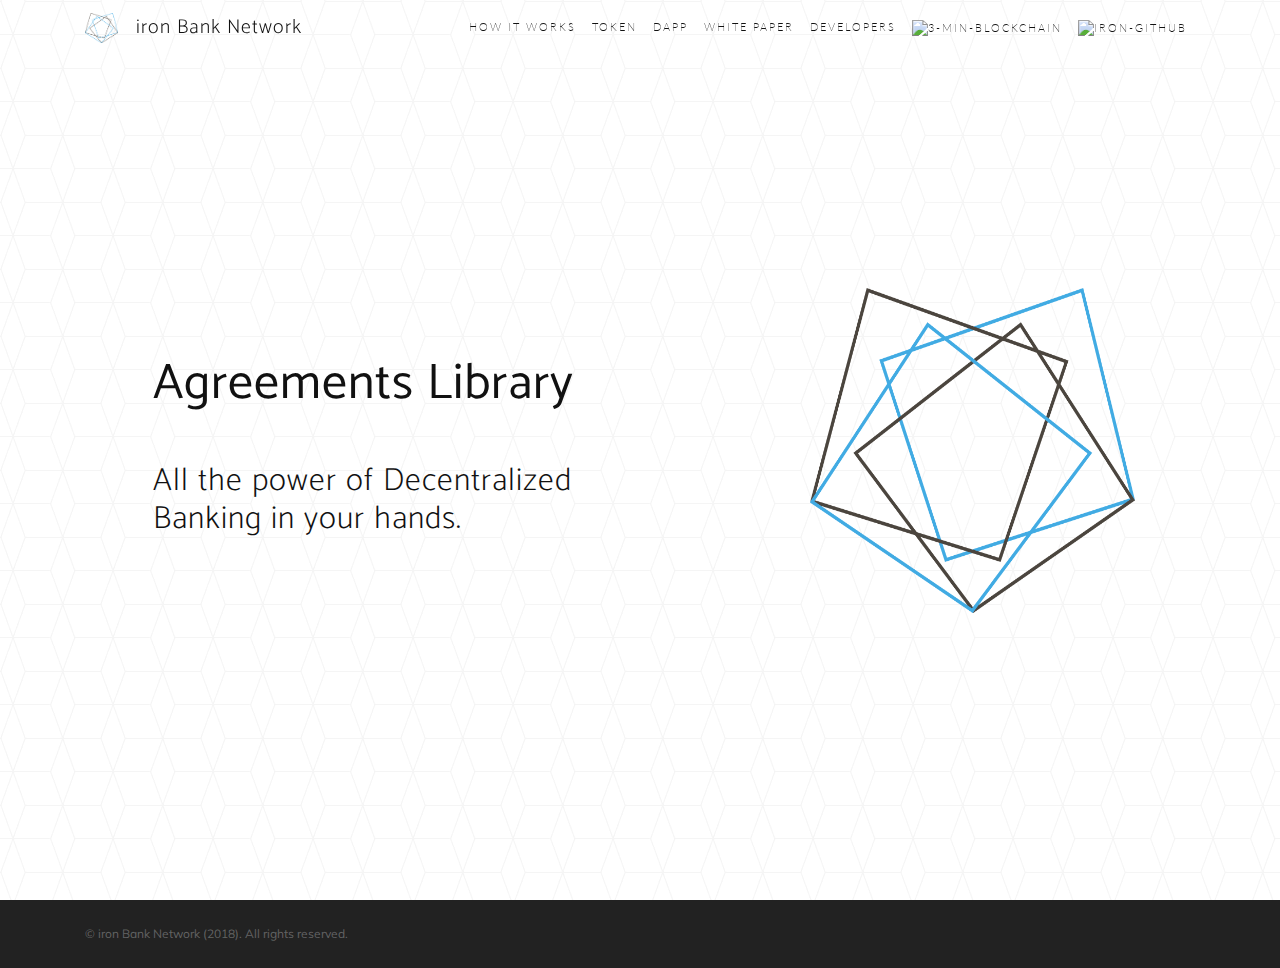
==== agreements.html @ 207818d5 "2mid" ====
<!DOCTYPE html>
<html lang="en">

  <head>

    <meta charset="utf-8">
    <meta name="viewport" content="width=device-width, initial-scale=1, shrink-to-fit=no">
    <meta name="description" content="">
    <meta name="author" content="">

    <title>iron Bank Network</title>

    <!-- Bootstrap core CSS -->
    <link href="vendor/bootstrap/css/bootstrap.min.css" rel="stylesheet">

    <!-- Custom fonts for this template -->
    <link rel="stylesheet" href="vendor/font-awesome/css/font-awesome.min.css">
    <link rel="stylesheet" href="vendor/simple-line-icons/css/simple-line-icons.css">
    <link href="https://fonts.googleapis.com/css?family=Lato" rel="stylesheet">
    <link href="https://fonts.googleapis.com/css?family=Catamaran:100,200,300,400,500,600,700,800,900" rel="stylesheet">
    <link href="https://fonts.googleapis.com/css?family=Muli" rel="stylesheet">

    <!-- Plugin CSS -->
    <link rel="stylesheet" href="device-mockups/device-mockups.min.css">

    <!-- Custom styles for this template -->
    <link href="css/new-age.min.css" rel="stylesheet">

  </head>

  <body id="page-top">

    <!-- Navigation -->
    <nav class="navbar navbar-expand-lg navbar-light fixed-top" id="mainNav">
      <div class="container">
        <a class="navbar-brand js-scroll-trigger" href="./index.html"><img src="./device-mockups/iron_logo/iron_logo.png" alt="iron_logo" align="middle" height="30"> &nbsp; iron Bank Network</a>
        <button class="navbar-toggler navbar-toggler-right" type="button" data-toggle="collapse" data-target="#navbarResponsive" aria-controls="navbarResponsive" aria-expanded="false" aria-label="Toggle navigation">
          Menu
          <i class="fa fa-bars"></i>
        </button>
        <div class="collapse navbar-collapse" id="navbarResponsive">
          <ul class="navbar-nav ml-auto">
            <li class="nav-item">
              <a class="nav-link js-scroll-trigger" href="./index.html#howitworks">How it works</a>
            </li>
            <li class="nav-item">
              <a class="nav-link js-scroll-trigger" href="./token.html">Token</a>
            </li>
            <li class="nav-item">
              <a class="nav-link js-scroll-trigger" href="./index.html#irondapp" target="_blank">Dapp</a>
            </li>
            <li class="nav-item">
              <a class="nav-link js-scroll-trigger" href="./docs/iron-Bank-Network-WhitePaper.pdf" target="_blank">White Paper</a>
            </li>
            <li class="nav-item">
              <a class="nav-link js-scroll-trigger" href="./index.html#developers">Developers</a>
            </li>
            <li class="nav-item">
              <a class="nav-link js-scroll-trigger" href="https://medium.com/3-min-blockchain" target="_blank"><img src="./img/medium.PNG" alt="3-min-blockchain" align="middle" height="18"></a>
            </li>
            <li class="nav-item">
              <a class="nav-link js-scroll-trigger" href="https://github.com/ironBankNetwork" target="_blank"><img src="./img/github.PNG" alt="iron-github" align="middle" height="18"></a>
            </li>
          </ul>
        </div>
      </div>
    </nav>

    <header class="masthead">
      <div class="container h-100">
        <div class="row h-100">
          <div class="col-lg-7 my-auto">

            <div class="header-content mx-auto">
              <h1 class="mb-5"> <strong>Agreements Library</strong></h1><h2>All the power of Decentralized Banking in your hands.</h2>
            </div>
            
          </div>
          <div class="col-lg-5 my-auto">
            <div class="device-container">
              <div class="device-mockup iron_logo ">
                <div class="device">
                </div>
              </div>
            </div>
          </div>
        </div>
      </div>
    </header>

  <footer>
    <div class="container">
     <div class="list-inline">
       <p> &copy; iron Bank Network (2018). All rights reserved.</p>
     </div>
    </div>
  </footer>

    <!-- Bootstrap core JavaScript -->
    <script src="vendor/jquery/jquery.min.js"></script>
    <script src="vendor/bootstrap/js/bootstrap.bundle.min.js"></script>

    <!-- Plugin JavaScript -->
    <script src="vendor/jquery-easing/jquery.easing.min.js"></script>

    <!-- Custom scripts for this template -->
    <script src="js/new-age.min.js"></script>

  </body>

</html>
---- device-mockups/device-mockups.min.css ----
.device-mockup{position:relative;width:100%;padding-bottom:61.775701%}.device-mockup>.device{position:absolute;top:0;bottom:0;left:0;right:0;width:100%;height:100%;background-size:100% 100%;background-repeat:no-repeat;background-image:url(iron_logo/iron_logo.png)}.device-mockup>.device>.screen{position:absolute;top:11.0438729%;bottom:14.6747352%;left:13.364486%;right:13.364486%;overflow:hidden}.device-mockup>.device>.button{position:absolute;top:0;left:0;display:none;overflow:hidden;border-radius:100%;-webkit-border-radius:100%;-moz-border-radius:100%;cursor:pointer}.device-mockup.imac{padding-bottom:81.230769%}.device-mockup.imac>.device{background-image:url(imac/imac.png)}.device-mockup.imac>.device>.screen{top:8.20707071%;bottom:31.6919192%;left:6.61538462%;right:6.61538462%}.device-mockup.iron_logo{padding-bottom:100%}.device-mockup.iron_logo>.device{background-image:url(iron_logo/iron_logo.png)}.device-mockup.iron_logo>.device>.screen{top:11.0438729%;bottom:14.6747352%;left:13.364486%;right:13.364486%}.device-mockup.macbook_2015{padding-bottom:100%}.device-mockup.macbook_2015.grey>.device,.device-mockup.macbook_2015>.device{background-image:url(macbook_2015/grey.png)}.device-mockup.macbook_2015.silver>.device,.device-mockup.macbook_2015>.device{background-image:url(macbook_2015/silver.png)}.device-mockup.macbook_2015.gold>.device,.device-mockup.macbook_2015>.device{background-image:url(macbook_2015/gold.png)}.device-mockup.macbook_2015>.device>.screen{top:7.5%;bottom:10.9%;left:12.46%;right:12.56%}.device-mockup.iphone5,.device-mockup.iphone5.portrait{padding-bottom:210.57%}.device-mockup.iphone5.landscape{padding-bottom:47.49%}.device-mockup.iphone5.black>.device,.device-mockup.iphone5.portrait.black>.device,.device-mockup.iphone5>.device{background-image:url(iphone5/iphone5_port_black.png)}.device-mockup.iphone5.landscape.black>.device,.device-mockup.iphone5.landscape>.device{background-image:url(iphone5/iphone5_land_black.png)}.device-mockup.iphone5.portrait.white>.device,.device-mockup.iphone5.white>.device{background-image:url(iphone5/iphone5_port_white.png)}.device-mockup.iphone5.landscape.white>.device{background-image:url(iphone5/iphone5_land_white.png)}.device-mockup.iphone5.portrait>.device>.screen,.device-mockup.iphone5>.device>.screen{top:14.78%;bottom:13.78%;left:8.77%;right:7.77%}.device-mockup.iphone5.landscape>.device>.screen{top:7.422488%;bottom:8.422488%;left:14.919127%;right:14.019127%}.device-mockup.iphone5.portrait>.device>.button,.device-mockup.iphone5>.device>.button{display:block;top:88.3%;bottom:2.5%;left:40%;right:40%}.device-mockup.iphone5.landscape>.device>.button{display:block;top:40%;bottom:41%;left:88.4%;right:2.3%}.device-mockup.iphone_se,.device-mockup.iphone_se.portrait{padding-bottom:209.83%}.device-mockup.iphone_se.landscape{padding-bottom:47.66%}.device-mockup.iphone_se.black>.device,.device-mockup.iphone_se.portrait.black>.device,.device-mockup.iphone_se>.device{background-image:url(iphone_se/iphone_se_port_black.png)}.device-mockup.iphone_se.landscape.black>.device,.device-mockup.iphone_se.landscape>.device{background-image:url(iphone_se/iphone_se_land_black.png)}.device-mockup.iphone_se.portrait.white>.device,.device-mockup.iphone_se.white>.device{background-image:url(iphone_se/iphone_se_port_white.png)}.device-mockup.iphone_se.landscape.white>.device{background-image:url(iphone_se/iphone_se_land_white.png)}.device-mockup.iphone_se.gold>.device,.device-mockup.iphone_se.portrait.gold>.device{background-image:url(iphone_se/iphone_se_port_gold.png)}.device-mockup.iphone_se.landscape.gold>.device{background-image:url(iphone_se/iphone_se_land_gold.png)}.device-mockup.iphone_se.portrait.rose>.device,.device-mockup.iphone_se.rose>.device{background-image:url(iphone_se/iphone_se_port_rose.png)}.device-mockup.iphone_se.landscape.rose>.device{background-image:url(iphone_se/iphone_se_land_rose.png)}.device-mockup.iphone_se.portrait>.device>.screen,.device-mockup.iphone_se>.device>.screen{top:16.28%;bottom:16.28%;left:11.77%;right:11.77%}.device-mockup.iphone_se.landscape>.device>.screen{top:11.722488%;bottom:11.722488%;left:16.0191273%;right:16.0191273%}.device-mockup.iphone_se.portrait>.device>.button,.device-mockup.iphone_se>.device>.button{display:block;top:86.3%;bottom:5.5%;left:42%;right:42%}.device-mockup.iphone_se.landscape>.device>.button{display:block;top:42%;bottom:42%;left:86.4%;right:5.1%}.device-mockup.iphone6,.device-mockup.iphone6.portrait{padding-bottom:207.19%}.device-mockup.iphone6.landscape{padding-bottom:48.76%}.device-mockup.iphone6.black>.device,.device-mockup.iphone6.portrait.black>.device,.device-mockup.iphone6>.device{background-image:url(iphone_6/iphone_6_port_black.png)}.device-mockup.iphone6.landscape.black>.device,.device-mockup.iphone6.landscape>.device{background-image:url(iphone_6/iphone_6_land_black.png)}.device-mockup.iphone6.portrait.white>.device,.device-mockup.iphone6.white>.device{background-image:url(iphone_6/iphone_6_port_white.png)}.device-mockup.iphone6.landscape.white>.device{background-image:url(iphone_6/iphone_6_land_white.png)}.device-mockup.iphone6.gold>.device,.device-mockup.iphone6.portrait.gold>.device{background-image:url(iphone_6/iphone_6_port_gold.png)}.device-mockup.iphone6.landscape.gold>.device{background-image:url(iphone_6/iphone_6_land_gold.png)}.device-mockup.iphone6.portrait>.device>.screen,.device-mockup.iphone6>.device>.screen{top:12.58%;bottom:12.88%;left:6.77%;right:6.77%}.device-mockup.iphone6.landscape>.device>.screen{top:6.77%;bottom:6.77%;left:12.58%;right:12.88%}.device-mockup.iphone6.portrait>.device>.button,.device-mockup.iphone6>.device>.button{display:block;top:88.6%;bottom:3.2%;left:42%;right:42%}.device-mockup.iphone6.landscape>.device>.button{display:block;top:42%;bottom:42%;left:88.6%;right:3.2%}.device-mockup.iphone6_plus,.device-mockup.iphone6_plus.portrait{padding-bottom:100%}.device-mockup.iphone6_plus.landscape{padding-bottom:49.56%}.device-mockup.iphone6_plus.black>.device,.device-mockup.iphone6_plus.portrait.black>.device,.device-mockup.iphone6_plus>.device{background-image:url(iphone_6_plus/iphone_6_plus_black_port.png)}.device-mockup.iphone6_plus.landscape.black>.device,.device-mockup.iphone6_plus.landscape>.device{background-image:url(iphone_6_plus/iphone_6_plus_black_land.png)}.device-mockup.iphone6_plus.portrait.white>.device,.device-mockup.iphone6_plus.white>.device{background-image:url(iphone_6_plus/iphone_6_plus_white_port.png)}.device-mockup.iphone6_plus.landscape.white>.device{background-image:url(iphone_6_plus/iphone_6_plus_white_land.png)}.device-mockup.iphone6_plus.gold>.device,.device-mockup.iphone6_plus.portrait.gold>.device{background-image:url(iphone_6_plus/iphone_6_plus_gold_port.png)}.device-mockup.iphone6_plus.landscape.gold>.device{background-image:url(iphone_6_plus/iphone_6_plus_gold_land.png)}.device-mockup.iphone6_plus.portrait>.device>.screen,.device-mockup.iphone6_plus>.device>.screen{top:11.58%;bottom:11.58%;left:5.97%;right:5.97%}.device-mockup.iphone6_plus.landscape>.device>.screen{top:5.97%;bottom:5.97%;left:11.38%;right:11.58%}.device-mockup.iphone6_plus.portrait>.device>.button,.device-mockup.iphone6_plus>.device>.button{display:block;top:89.9%;bottom:3.2%;left:43%;right:43%}.device-mockup.iphone6_plus.landscape>.device>.button{display:block;top:43%;bottom:43%;left:89.9%;right:3.2%}.device-mockup.ipad,.device-mockup.ipad.portrait{padding-bottom:128.406276%}.device-mockup.ipad.landscape{padding-bottom:79.9086758%}.device-mockup.ipad.black>.device,.device-mockup.ipad.portrait.black>.device,.device-mockup.ipad>.device{background-image:url(ipad/ipad_port_black.png)}.device-mockup.ipad.portrait.white>.device,.device-mockup.ipad.white>.device{background-image:url(ipad/ipad_port_white.png)}.device-mockup.ipad.landscape.black>.device,.device-mockup.ipad.landscape>.device{background-image:url(ipad/ipad_land_black.png)}.device-mockup.ipad.landscape.white>.device{background-image:url(ipad/ipad_land_white.png)}.device-mockup.ipad.portrait>.device>.screen,.device-mockup.ipad>.device>.screen{top:12.025723%;bottom:12.154341%;left:13.45995%;right:13.45995%}.device-mockup.ipad.landscape>.device>.screen{top:13.87755102%;bottom:13.87755102%;left:11.5459883%;right:11.5459883%}.device-mockup.ipad.portrait>.device>.button,.device-mockup.ipad>.device>.button{display:block;top:90.2%;bottom:5.5%;left:47.3%;right:47.3%}.device-mockup.ipad.landscape>.device>.button{display:block;top:47.3%;bottom:47.3%;left:90.8%;right:4.9%}.device-mockup.ipad_air,.device-mockup.ipad_air.portrait{padding-bottom:141.27%}.device-mockup.ipad_air.landscape{padding-bottom:70.79%}.device-mockup.ipad_air.grey>.device,.device-mockup.ipad_air.portrait.grey>.device,.device-mockup.ipad_air>.device{background-image:url(ipad_air/ipad_air_gray_port.png)}.device-mockup.ipad_air.portrait.silver>.device,.device-mockup.ipad_air.silver>.device{background-image:url(ipad_air/ipad_air_silver_port.png)}.device-mockup.ipad_air.landscape.grey>.device,.device-mockup.ipad_air.landscape>.device{background-image:url(ipad_air/ipad_air_gray_land.png)}.device-mockup.ipad_air.landscape.silver>.device{background-image:url(ipad_air/ipad_air_silver_land.png)}.device-mockup.ipad_air.portrait>.device>.screen,.device-mockup.ipad_air>.device>.screen{top:9.025723%;bottom:9.154341%;left:7.45995%;right:6.45995%}.device-mockup.ipad_air.landscape>.device>.screen{top:6.877551%;bottom:6.877551%;left:9.545988%;right:9.545988%}.device-mockup.ipad_air.portrait>.device>.button,.device-mockup.ipad_air>.device>.button{display:block;top:93.2%;bottom:2.5%;left:47.3%;right:47.3%}.device-mockup.ipad_air.landscape>.device>.button{display:block;top:47.3%;bottom:47.3%;left:93.1%;right:2.1%}.device-mockup.ipad_air_2,.device-mockup.ipad_air_2.portrait{padding-bottom:141.38%}.device-mockup.ipad_air_2.landscape{padding-bottom:70.73%}.device-mockup.ipad_air_2.grey>.device,.device-mockup.ipad_air_2.portrait.grey>.device,.device-mockup.ipad_air_2>.device{background-image:url(ipad_air_2/ipad_air_2_gray_port.png)}.device-mockup.ipad_air_2.portrait.silver>.device,.device-mockup.ipad_air_2.silver>.device{background-image:url(ipad_air_2/ipad_air_2_silver_port.png)}.device-mockup.ipad_air_2.gold>.device,.device-mockup.ipad_air_2.portrait.gold>.device{background-image:url(ipad_air_2/ipad_air_2_gold_port.png)}.device-mockup.ipad_air_2.landscape.grey>.device,.device-mockup.ipad_air_2.landscape>.device{background-image:url(ipad_air_2/ipad_air_2_gray_land.png)}.device-mockup.ipad_air_2.landscape.silver>.device{background-image:url(ipad_air_2/ipad_air_2_silver_land.png)}.device-mockup.ipad_air_2.landscape.gold>.device{background-image:url(ipad_air_2/ipad_air_2_gold_land.png)}.device-mockup.ipad_air_2.portrait>.device>.screen,.device-mockup.ipad_air_2>.device>.screen{top:9.025723%;bottom:8.854341%;left:6.15995%;right:6.15995%}.device-mockup.ipad_air_2.landscape>.device>.screen{top:6.277551%;bottom:6.277551%;left:8.545988%;right:8.545988%}.device-mockup.ipad_air_2.portrait>.device>.button,.device-mockup.ipad_air_2>.device>.button{display:block;top:93.2%;bottom:2.1%;left:46.3%;right:46.5%}.device-mockup.ipad_air_2.landscape>.device>.button{display:block;top:46.5%;bottom:46.8%;left:93.5%;right:1.9%}.device-mockup.ipad_pro,.device-mockup.ipad_pro.portrait{padding-bottom:138.63%}.device-mockup.ipad_pro.landscape{padding-bottom:72.14%}.device-mockup.ipad_pro.grey>.device,.device-mockup.ipad_pro.portrait.grey>.device,.device-mockup.ipad_pro>.device{background-image:url(ipad_pro/ipad_pro_port_black.png)}.device-mockup.ipad_pro.portrait.silver>.device,.device-mockup.ipad_pro.silver>.device{background-image:url(ipad_pro/ipad_pro_port_silver.png)}.device-mockup.ipad_pro.gold>.device,.device-mockup.ipad_pro.portrait.gold>.device{background-image:url(ipad_pro/ipad_pro_port_gold.png)}.device-mockup.ipad_pro.landscape.grey>.device,.device-mockup.ipad_pro.landscape>.device{background-image:url(ipad_pro/ipad_pro_land_black.png)}.device-mockup.ipad_pro.landscape.silver>.device{background-image:url(ipad_pro/ipad_pro_land_silver.png)}.device-mockup.ipad_pro.landscape.gold>.device{background-image:url(ipad_pro/ipad_pro_land_gold.png)}.device-mockup.ipad_pro.portrait>.device>.screen,.device-mockup.ipad_pro>.device>.screen{top:7.025723%;bottom:6.854341%;left:5.15995%;right:5.15995%}.device-mockup.ipad_pro.landscape>.device>.screen{top:5.177551%;bottom:5.177551%;left:6.945988%;right:6.945988%}.device-mockup.ipad_pro.portrait>.device>.button,.device-mockup.ipad_pro>.device>.button{display:block;top:94.9%;bottom:1.5%;left:47.3%;right:47.1%}.device-mockup.ipad_pro.landscape>.device>.button{display:block;top:47.5%;bottom:47.5%;left:94.8%;right:1.5%}.device-mockup.galaxy_s3,.device-mockup.galaxy_s3.portrait{padding-bottom:178.787879%}.device-mockup.galaxy_s3.landscape{padding-bottom:55.9322034%}.device-mockup.galaxy_s3.black>.device,.device-mockup.galaxy_s3.portrait.black>.device,.device-mockup.galaxy_s3>.device{background-image:url(galaxy_s3/s3_port_black.png)}.device-mockup.galaxy_s3.landscape.black>.device,.device-mockup.galaxy_s3.landscape>.device{background-image:url(galaxy_s3/s3_land_black.png)}.device-mockup.galaxy_s3.portrait.white>.device,.device-mockup.galaxy_s3.white>.device{background-image:url(galaxy_s3/s3_port_white.png)}.device-mockup.galaxy_s3.landscape.white>.device{background-image:url(galaxy_s3/s3_land_white.png)}.device-mockup.galaxy_s3.portrait>.device>.screen,.device-mockup.galaxy_s3>.device>.screen{top:12.3728814%;bottom:15.5367232%;left:13.8383838%;right:13.8383838%}.device-mockup.galaxy_s3.landscape>.device>.screen{top:13.8383838%;bottom:13.8383838%;left:12.3728814%;right:15.5367232%}.device-mockup.galaxy_s5,.device-mockup.galaxy_s5.portrait{padding-bottom:194.188862%}.device-mockup.galaxy_s5.landscape{padding-bottom:51.496259%}.device-mockup.galaxy_s5.black>.device,.device-mockup.galaxy_s5.portrait.black>.device,.device-mockup.galaxy_s5>.device{background-image:url(galaxy_s5/galaxy_s5_port_black.png)}.device-mockup.galaxy_s5.landscape.black>.device,.device-mockup.galaxy_s5.landscape>.device{background-image:url(galaxy_s5/galaxy_s5_land_black.png)}.device-mockup.galaxy_s5.portrait.white>.device,.device-mockup.galaxy_s5.white>.device{background-image:url(galaxy_s5/galaxy_s5_port_white.png)}.device-mockup.galaxy_s5.landscape.white>.device{background-image:url(galaxy_s5/galaxy_s5_land_white.png)}.device-mockup.galaxy_s5.portrait>.device>.screen,.device-mockup.galaxy_s5>.device>.screen{top:10.2%;bottom:10.1%;left:6.3%;right:6.4%}.device-mockup.galaxy_s5.landscape>.device>.screen{top:6.6%;bottom:6.2%;left:10.15%;right:10%}.device-mockup.galaxy_tab4,.device-mockup.galaxy_tab4.landscape{padding-bottom:72.689464%}.device-mockup.galaxy_tab4.black>.device,.device-mockup.galaxy_tab4.landscape.black>.device,.device-mockup.galaxy_tab4>.device{background-image:url(galaxy_tab4/galaxy_tab4_land_black.png)}.device-mockup.galaxy_tab4.landscape.white>.device,.device-mockup.galaxy_tab4.white>.device{background-image:url(galaxy_tab4/galaxy_tab4_land_white.png)}.device-mockup.galaxy_tab4.landscape>.device>.screen,.device-mockup.galaxy_tab4>.device>.screen{top:11.5%;bottom:11.5%;left:5.4%;right:5.2%}.device-mockup.lumia920,.device-mockup.lumia920.portrait{padding-bottom:172.796353%}.device-mockup.lumia920.landscape{padding-bottom:56.3330381%}.device-mockup.lumia920.portrait>.device,.device-mockup.lumia920>.device{background-image:url(lumia920/lumia920_port.png)}.device-mockup.lumia920.landscape>.device{background-image:url(lumia920/lumia920_land.png)}.device-mockup.lumia920.portrait>.device>.screen,.device-mockup.lumia920>.device>.screen{top:10.6420405%;bottom:18.9973615%;left:13.5258359%;right:13.5258359%}.device-mockup.lumia920.landscape>.device>.screen{top:12.2641509%;bottom:12.2641509%;left:10.5403012%;right:18.6005314%}.device-mockup.nexus7,.device-mockup.nexus7.portrait{padding-bottom:156.521739%}.device-mockup.nexus7.landscape{padding-bottom:63.6678201%}.device-mockup.nexus7.portrait>.device,.device-mockup.nexus7>.device{background-image:url(nexus7/nexus7_port.png)}.device-mockup.nexus7.landscape>.device{background-image:url(nexus7/nexus7_land.png)}.device-mockup.nexus7.portrait>.device>.screen,.device-mockup.nexus7>.device>.screen{top:13.1365741%;bottom:12.7893519%;left:13.7681159%;right:13.7681159%}.device-mockup.nexus7.landscape>.device>.screen{top:13.7681159%;bottom:13.7681159%;left:13.0911188%;right:13.0911188%}.device-mockup.surface,.device-mockup.surface.landscape{padding-bottom:64.7584973%}.device-mockup.surface.landscape>.device,.device-mockup.surface>.device{background-image:url(surface/surface.png)}.device-mockup.surface.landscape>.device>.screen,.device-mockup.surface>.device>.screen{top:14.5488029%;bottom:14.9171271%;left:9.36195587%;right:9.36195587%}.device-mockup.samsung_tv,.device-mockup.samsung_tv.landscape{padding-bottom:64.68%}.device-mockup.samsung_tv.landscape>.device,.device-mockup.samsung_tv>.device{background-image:url(samsung_tv/samsung_tv.png)}.device-mockup.samsung_tv.landscape>.device>.screen,.device-mockup.samsung_tv>.device>.screen{top:2.148803%;bottom:12.817127%;left:1.261956%;right:1.361956%}
---- css/new-age.min.css ----
/*! #499fe8
 * Start Bootstrap - New Age v4.0.0-beta.2 (https://startbootstrap.com/template-overviews/new-age)
 * Copyright 2013-2017 Start Bootstrap
 * Licensed under MIT (https://github.com/BlackrockDigital/startbootstrap-new-age/blob/master/LICENSE)

 */
body,html{
    width:100%;
    height:100%
}
body{
    font-family:Muli,Helvetica,Arial,sans-serif
}
a{
    color:#2c87e8;
    -webkit-transition:all .35s;
    -moz-transition:all .35s;
    transition:all .35s
}
a:focus,a:hover{
    color:#fcbd20
}
hr{
    max-width:100px;
    margin:25px auto 0;
    border-width:1px;
    border-color:rgba(34,34,34,.1)
}
hr.light{
    border-color:#fff
}
h1,h2,h3,h4,h5,h6{
    font-family:Catamaran,Helvetica,Arial,sans-serif;
    font-weight:200;
    letter-spacing:1px
}
p{
    font-size:18px;
    line-height:1.5;
    margin-bottom:20px;
    text-align:justify;
    text-justify:inter-word
}.guidelines-notice{
    font-size:14px;
}

section{
    padding:100px 0
}
section h2{
    font-size:50px
}
#mainNav{
    border-color:rgba(34,34,34,.05);
    background-color:#fff;
    -webkit-transition:all .35s;
    -moz-transition:all .35s;
    transition:all .35s;
    font-family:Catamaran,Helvetica,Arial,sans-serif;
    font-weight:200;
    letter-spacing:1px
}
#mainNav .navbar-brand{
    color:#111;
    font-family:Catamaran,Helvetica,Arial,sans-serif;
    font-weight:200;
    letter-spacing:1px
}
#mainNav .navbar-brand:focus,#mainNav .navbar-brand:hover{
    color:#111
}
#mainNav .navbar-toggler{
    font-size:12px;
    padding:8px 10px;
    color:#222
}
#mainNav .navbar-nav>li>a{
    font-size:11px;
    font-family:Lato,Helvetica,Arial,sans-serif;
    letter-spacing:2px;
    text-transform:uppercase
}
#mainNav .navbar-nav>li>a.active{
    color:#111!important;
    background-color:transparent
}
#mainNav .navbar-nav>li>a.active:hover{
    background-color:#fff
}
#mainNav .navbar-nav>li>a,#mainNav .navbar-nav>li>a:focus{
    color:#222
}
#mainNav .navbar-nav>li>a:focus:hover,#mainNav .navbar-nav>li>a:hover{
    color:#111
}
@media (min-width:992px){
    #mainNav{
        border-color:transparent;
        background-color:transparent
    }
    #mainNav .navbar-brand{
        color:fade(white,70%)
    }
    #mainNav .navbar-brand:focus,#mainNav .navbar-brand:hover{
        color:#111
    }
    #mainNav .navbar-nav>li>a,#mainNav .navbar-nav>li>a:focus{
        color:#111
    }
    #mainNav .navbar-nav>li>a:focus:hover,#mainNav .navbar-nav>li>a:hover{
        color:#111
    }
    #mainNav.navbar-shrink{
        border-color:rgba(34,34,34,.1);
        background-color:#fff
    }
    #mainNav.navbar-shrink .navbar-brand{
        color:#222
    }
    #mainNav.navbar-shrink .navbar-brand:focus,#mainNav.navbar-shrink .navbar-brand:hover{
        color:#111
    }
    #mainNav.navbar-shrink .navbar-nav>li>a,#mainNav.navbar-shrink .navbar-nav>li>a:focus{
        color:#222
    }
    #mainNav.navbar-shrink .navbar-nav>li>a:focus:hover,#mainNav.navbar-shrink .navbar-nav>li>a:hover{
        color:#111
    }
}
header.masthead{
    position:relative;
    width:100%;
    padding-top:150px;
    padding-bottom:100px;
    color:#111;
    background:url(../img/bg-pattern.png),rgba(233, 236, 239, 0);
    background:url(../img/bg-pattern.png),-webkit-linear-gradient(to left,rgba(233, 236, 239, 0),rgba(233, 236, 239, 0));
    background:url(../img/bg-pattern.png),linear-gradient(to left,rgba(233, 236, 239, 0),rgba(233, 236, 239, 0))
}
header.masthead .header-content{
    max-width:500px;
    margin-bottom:100px;
    text-align:center
}
header.masthead .header-content h1{
    font-size:30px
}
header.masthead .device-container{
    max-width:325px;
    margin-right:auto;
    margin-left:auto
}
header.masthead .device-container .screen img{
    border-radius:3px
}
@media (min-width:992px){
    header.masthead{
        height:100vh;
        min-height:775px;
        padding-top:0;
        padding-bottom:0
    }
    header.masthead .header-content{
        margin-bottom:0;
        text-align:left
    }
    header.masthead .header-content h1{
        font-size:50px
    }
    header.masthead .device-container{
        max-width:325px
    }
}
section.download{
    position:relative;
    padding:150px 0
}
section.download h2{
    font-size:50px;
    margin-top:0
}
section.download .badges .badge-link{
    display:block;
    margin-bottom:25px
}
section.download .badges .badge-link:last-child{
    margin-bottom:0
}
section.download .badges .badge-link img{
    height:60px
}
@media (min-width:768px){
    section.download .badges .badge-link{
        display:inline-block;
        margin-bottom:0
    }
}
@media (min-width:768px){
    section.download h2{
        font-size:70px
    }
}
section.features .section-heading{
    margin-bottom:100px
}
section.features .section-heading h2{
    margin-top:0
}
section.features .section-heading p{
    margin-bottom:0
}
section.features .device-container,section.features .feature-item{
    max-width:325px;
    margin:0 auto
}
section.features .device-container{
    margin-bottom:100px
}
section.features .device-container_token{
    margin-bottom:10px
}
@media (min-width:992px){
    section.features .device-container{
        margin-bottom:0
    }
}
section.features .feature-item{
    padding-top:50px;
    padding-bottom:50px;
    text-align:center
}
section.features .feature-item h3{
    font-size:30px
}
section.features .feature-item i{
    font-size:80px;
    display:block;
    margin-bottom:15px;
    background:-webkit-linear-gradient(to left,#7b4397,#dc2430);
    background:linear-gradient(to left,#7b4397,#dc2430);
    -webkit-background-clip:text;
    -webkit-text-fill-color:transparent
}
section.cta{
    position:relative;
    padding:250px 0;
    background-image:url(../img/bg-cta.jpg);
    background-position:center;
    -webkit-background-size:cover;
    -moz-background-size:cover;
    -o-background-size:cover;
    background-size:cover
}
section.cta .cta-content{
    position:relative;
    z-index:1
}
section.cta .cta-content h2{
    font-size:30px;
    max-width:450px;
    margin-top:0;
    margin-bottom:25px;
    color:#fff
}
@media (min-width:768px){
    section.cta .cta-content h2{
        font-size:50px
    }
}
section.cta .overlay{
    position:absolute;
    top:0;
    left:0;
    width:100%;
    height:100%;
    background-color:rgba(0,0,0,0)
}
section.cta2{
    position:relative;
    padding:250px 0;
    background-image:url(../img/bg-cta.jpg);
    background-position:center;
    -webkit-background-size:cover;
    -moz-background-size:cover;
    -o-background-size:cover;
    background-size:cover
}
section.cta2 .cta2-content{
    position:relative;
    z-index:1
}
section.cta2 .cta2-content h2{
    font-size:50px;
    max-width:450px;
    margin-top:0;
    margin-bottom:25px;
    color:#fff
}
@media (min-width:768px){
    section.cta2 .cta2-content h2{
        font-size:80px
    }
}
section.cta2 .overlay{
    position:absolute;
    top:0;
    left:0;
    width:100%;
    height:100%;
    background-color:rgba(0,0,0,0)
}
section.contact{
    text-align:center
}
section.contact h2{
    margin-top:0;
    margin-bottom:25px
}
section.contact h2 i{
    color:#dd4b39
}
section.contact ul.list-social{
    margin-bottom:0
}
section.contact ul.list-social li a{
    font-size:40px;
    line-height:80px;
    display:block;
    width:80px;
    height:80px;
    color:#fff;
    border-radius:100%
}
section.contact ul.list-social li.social-twitter a{
    background-color:#1da1f2
}
section.contact ul.list-social li.social-twitter a:hover{
    background-color:#0d95e8
}
section.contact ul.list-social li.social-facebook a{
    background-color:#3b5998
}
section.contact ul.list-social li.social-facebook a:hover{
    background-color:#344e86
}
section.contact ul.list-social li.social-google-plus a{
    background-color:#dd4b39
}
section.contact ul.list-social li.social-google-plus a:hover{
    background-color:#d73925
}
footer{
    padding:25px 0;
    text-align:center;
    color:rgba(255,255,255,.3);
    background-color:#222
}
footer p{
    font-size:12px;
    margin:0
}
footer ul{
    margin-bottom:0
}
footer ul li a{
    font-size:12px;
    color:rgba(255,255,255,.3)
}
footer ul li a.active,footer ul li a:active,footer ul li a:focus,footer ul li a:hover{
    text-decoration:none
}
.bg-primary{
    background:rgba(233, 236, 239, 0);
    background:-webkit-linear-gradient(rgba(233, 236, 239, 0),rgba(233, 236, 239, 0));
    background:linear-gradient(rgba(233, 236, 239, 0),rgba(233, 236, 239, 0))
}
.text-primary{
    color:#111
}
.no-gutter>[class*=col-]{
    padding-right:0;
    padding-left:0
}
.btn-outline{
    color:#111;
    border:1px solid;
    border-color:#111
}
.btn-outline.active,.btn-outline:active,.btn-outline:focus,.btn-outline:hover{
    color:#fff;
    border-color:#111;
    background-color:#111
}
.btn{
    border-radius:300px;
    font-family:Lato,Helvetica,Arial,sans-serif;
    letter-spacing:2px;
    text-transform:uppercase
}
.btn-xl{
    font-size:11px;
    padding:15px 45px
}
.greyscale{
    -webkit-filter: grayscale(100%); /* Safari 6.0 - 9.0 */
    filter: grayscale(100%);
}
img.grayscale {
  filter: url("data:image/svg+xml;utf8,<svg xmlns=\'http://www.w3.org/2000/svg\'><filter id=\'grayscale\'><feColorMatrix type=\'matrix\' values=\'0.3333 0.3333 0.3333 0 0 0.3333 0.3333 0.3333 0 0 0.3333 0.3333 0.3333 0 0 0 0 0 1 0\'/></filter></svg>#grayscale"); /* Firefox 3.5+ */
  filter: gray; /* IE6-9 */
  -webkit-filter: grayscale(100%); /* Chrome 19+ & Safari 6+ */
}
img.grayscale:hover {
  filter: none;
  -webkit-filter: grayscale(0%);
}
.roadmap{
    position:relative;
    width:760px;
    min-height:468px;
    margin:50px auto 100px
}
img.aimage{
    max-width: 50%;
    max-height: 50%;
}.bimage{
    max-width: 50%;
    max-height: 50%;
}.cimage{
    height:450px;
}
@media screen and (max-width:1024px){
    .roadmap{
        width:100%;
        min-height:1457px;
        margin-bottom:0;
        box-sizing:border-box;
        padding-left:60px;
        padding-top:25px;
        text-align:left
    }
}
.roadmap:before{
    content:'';
    position:absolute;
    left:50%;
    top:16px;
    width:999px;
    height:468px;
    margin-left:-499.5px;
    background-image:url("../img/graymap.png");
    -moz-filter: url("data:image/svg+xml;utf8,<svg xmlns=\'http://www.w3.org/2000/svg\'><filter id=\'grayscale\'><feColorMatrix type=\'matrix\' values=\'0.3333 0.3333 0.3333 0 0 0.3333 0.3333 0.3333 0 0 0.3333 0.3333 0.3333 0 0 0 0 0 1 0\'/></filter></svg>#grayscale");
    -o-filter: url("data:image/svg+xml;utf8,<svg xmlns=\'http://www.w3.org/2000/svg\'><filter id=\'grayscale\'><feColorMatrix type=\'matrix\' values=\'0.3333 0.3333 0.3333 0 0 0.3333 0.3333 0.3333 0 0 0.3333 0.3333 0.3333 0 0 0 0 0 1 0\'/></filter></svg>#grayscale");
    -webkit-filter: grayscale(100%);
    filter: gray;
    filter: url("data:image/svg+xml;utf8,<svg xmlns=\'http://www.w3.org/2000/svg\'><filter id=\'grayscale\'><feColorMatrix type=\'matrix\' values=\'0.3333 0.3333 0.3333 0 0 0.3333 0.3333 0.3333 0 0 0.3333 0.3333 0.3333 0 0 0 0 0 1 0\'/></filter></svg>#grayscale");
}
@media(min--moz-device-pixel-ratio:1.3),(-webkit-min-device-pixel-ratio:1.3),(min-device-pixel-ratio:1.3),(min-resolution:1.3dppx){
    .roadmap:before{
        background-image:url("../img/_graymap.png");
        -moz-filter: url("data:image/svg+xml;utf8,<svg xmlns=\'http://www.w3.org/2000/svg\'><filter id=\'grayscale\'><feColorMatrix type=\'matrix\' values=\'0.3333 0.3333 0.3333 0 0 0.3333 0.3333 0.3333 0 0 0.3333 0.3333 0.3333 0 0 0 0 0 1 0\'/></filter></svg>#grayscale");
        -o-filter: url("data:image/svg+xml;utf8,<svg xmlns=\'http://www.w3.org/2000/svg\'><filter id=\'grayscale\'><feColorMatrix type=\'matrix\' values=\'0.3333 0.3333 0.3333 0 0 0.3333 0.3333 0.3333 0 0 0.3333 0.3333 0.3333 0 0 0 0 0 1 0\'/></filter></svg>#grayscale");
        -webkit-filter: grayscale(100%);
        filter: gray;
        filter: url("data:image/svg+xml;utf8,<svg xmlns=\'http://www.w3.org/2000/svg\'><filter id=\'grayscale\'><feColorMatrix type=\'matrix\' values=\'0.3333 0.3333 0.3333 0 0 0.3333 0.3333 0.3333 0 0 0.3333 0.3333 0.3333 0 0 0 0 0 1 0\'/></filter></svg>#grayscale");
        background-size:100% 100%;
    }
}
@media screen and (max-width:1024px){
    .roadmap:before{
        width:61px;
        height:1457px;
        left:0;
        top:-30px;
        margin-left:0;
        background-image:url("../img/line_graymap.png");
        -moz-filter: url("data:image/svg+xml;utf8,<svg xmlns=\'http://www.w3.org/2000/svg\'><filter id=\'grayscale\'><feColorMatrix type=\'matrix\' values=\'0.3333 0.3333 0.3333 0 0 0.3333 0.3333 0.3333 0 0 0.3333 0.3333 0.3333 0 0 0 0 0 1 0\'/></filter></svg>#grayscale");
        -o-filter: url("data:image/svg+xml;utf8,<svg xmlns=\'http://www.w3.org/2000/svg\'><filter id=\'grayscale\'><feColorMatrix type=\'matrix\' values=\'0.3333 0.3333 0.3333 0 0 0.3333 0.3333 0.3333 0 0 0.3333 0.3333 0.3333 0 0 0 0 0 1 0\'/></filter></svg>#grayscale");
        -webkit-filter: grayscale(100%);
        filter: gray;
        filter: url("data:image/svg+xml;utf8,<svg xmlns=\'http://www.w3.org/2000/svg\'><filter id=\'grayscale\'><feColorMatrix type=\'matrix\' values=\'0.3333 0.3333 0.3333 0 0 0.3333 0.3333 0.3333 0 0 0.3333 0.3333 0.3333 0 0 0 0 0 1 0\'/></filter></svg>#grayscale");
    }
}
@media screen and (max-width:1024px) and (min--moz-device-pixel-ratio:1.3),screen and (max-width:1024px) and (-webkit-min-device-pixel-ratio:1.3),screen and (max-width:1024px) and (min-device-pixel-ratio:1.3),screen and (max-width:1024px) and (min-resolution:1.3dppx){
    .roadmap:before{
        background-image:url("../img/_line_graymap.png");
        -moz-filter: url("data:image/svg+xml;utf8,<svg xmlns=\'http://www.w3.org/2000/svg\'><filter id=\'grayscale\'><feColorMatrix type=\'matrix\' values=\'0.3333 0.3333 0.3333 0 0 0.3333 0.3333 0.3333 0 0 0.3333 0.3333 0.3333 0 0 0 0 0 1 0\'/></filter></svg>#grayscale");
        -o-filter: url("data:image/svg+xml;utf8,<svg xmlns=\'http://www.w3.org/2000/svg\'><filter id=\'grayscale\'><feColorMatrix type=\'matrix\' values=\'0.3333 0.3333 0.3333 0 0 0.3333 0.3333 0.3333 0 0 0.3333 0.3333 0.3333 0 0 0 0 0 1 0\'/></filter></svg>#grayscale");
        -webkit-filter: grayscale(100%);
        filter: gray;
        filter: url("data:image/svg+xml;utf8,<svg xmlns=\'http://www.w3.org/2000/svg\'><filter id=\'grayscale\'><feColorMatrix type=\'matrix\' values=\'0.3333 0.3333 0.3333 0 0 0.3333 0.3333 0.3333 0 0 0.3333 0.3333 0.3333 0 0 0 0 0 1 0\'/></filter></svg>#grayscale");
        background-size:100% 100%;
    }
}
.roadmap .sub-title{
    margin-bottom:40px;
    color:#41abe3;
}
@media screen and (max-width:1024px){
    .roadmap .sub-title{
        margin-bottom:10px;
        color:#41abe3;
        text-align:left
    }
}
.roadmap-description{
    height:108px;
    line-height:18px;
    font-size:12px
}
@media screen and (max-width:1024px){
    .roadmap-description{
        height:108px
    }
}
.roadmap-i{
    position:relative;
    float:left;
    width:253.333px;
    box-sizing:border-box;
    padding:0 30px;
    text-align:left
}
.roadmap-group:nth-child(even) .roadmap-i{
    float:right
}
@media screen and (max-width:1024px){
    .roadmap-i{
        float:none;
        width:100%;
        padding:0
    }
}
.roadmap-i_active:before{
    content:'';
    position:absolute;
    left:4px;
    top:32px;
    width:14px;
    height:14px;
    border-radius:50%;
    background-color:#72b8fd
}
@media screen and (max-width:1024px){
    .roadmap-i_active:before{
        left:-37px;
        top:9px
    }
}
.sub-description{
    line-height:28px;
    font-size:14px
}
@media screen and (max-width:414px){
    .sub-description{
        line-height:22px
    }
}
.token-details{
    overflow:hidden;
    margin:80px 0 50px
}
@media screen and (max-width:768px){
    .token-details{
        margin:30px 0 50px
    }
}
.token-details-i{
    float:left;
    width:32%
}
@media screen and (max-width:768px){
    .token-details-i{
        float:none;
        width:100%;
        text-align:center
    }
}
.token-details-i:nth-child(2){
    margin:0 2%
}
.token-details-i:not(:first-child) .sub-description{
    text-align:center
}
@media screen and (max-width:768px){
    .token-details-i:not(:last-child){
        margin-bottom:20px
    }
}
.token-details-value{
    margin-bottom:30px;
    line-height:36px;
    font-size:24px;
    font-weight:bold
}
.cash-scale{
    position:relative;
    z-index:1;
    height:20px;
    border-radius:10px;
    background-color:#e3f5ff
}
.cash-scale-container{
    position:relative;
    height:34px;
    box-sizing:border-box;
    margin:10px 0 10px;
    padding:7px 0
}
@media screen and (max-width:1024px){
    .cash-scale-container{
        margin:15px 0 30px
    }
}
.cash-scale-active{
    transition:.3s width;
    height:100%;
    border-radius:10px;
    background-color:#43bbfd
}
.cash-scale-description{
    display:-webkit-box;
    display:-ms-flexbox;
    display:flex;
    -webkit-box-pack:justify;
    -ms-flex-pack:justify;
    justify-content:space-between;
    color:#676f8a
}
.cash-scale-description-i{
    word-break:break-all
}
.cash-scale-description-i:first-child{
    padding-right:30px
}
.cash-scale-description-i:last-child{
    text-align:right
}
.cash-scale-description-title{
    margin-bottom:10px;
    font-size:14px
}
.cash-scale-description-value{
    font-size:24px;
    font-weight:bold
}
@media screen and (max-width:1024px){
    .cash-scale-description-value{
        font-size:18px
    }
}
.cash-scale-delimeters{
    display:-webkit-box;
    display:-ms-flexbox;
    display:flex;
    -ms-flex-pack:distribute;
    justify-content:space-around;
    position:absolute;
    z-index:0;
    left:0;
    right:0;
    top:0;
    bottom:0
}
.cash-scale-delimeters-i{
    width:1px;
    height:100%;
    background-color:#e3f5ff
}
.barToken{
    font-size:10px;
}
.cash-scale-notice{
    padding-left:70px;
    margin-bottom:1px;
    font-size: 12px;
    background-image:url("../img/icons8-warning-sign-64.png");
    background-repeat:no-repeat;
    background-position:left center
}
@media(min--moz-device-pixel-ratio:1.3),(-webkit-min-device-pixel-ratio:1.3),(min-device-pixel-ratio:1.3),(min-resolution:1.3dppx){
    .cash-scale-notice{
        background-image:url("../img/icons8-warning-sign-64.png");
        font-size: 12px;
        background-size:53px 44px
    }
}
@media screen and (max-width:1024px){
    .cash-scale-notice{
        font-size: 12px;
        margin-bottom:50px
    }
}
a.etherscan{
    text-decoration:none;
    font-size: 18px;
    color:#41abe3
}
.leftBlank{
    margin-left:50px;
}
.leftBlank_container{
    margin-left:200px;
}
.marginBottonZero{
    margin-bottom:10px;
}
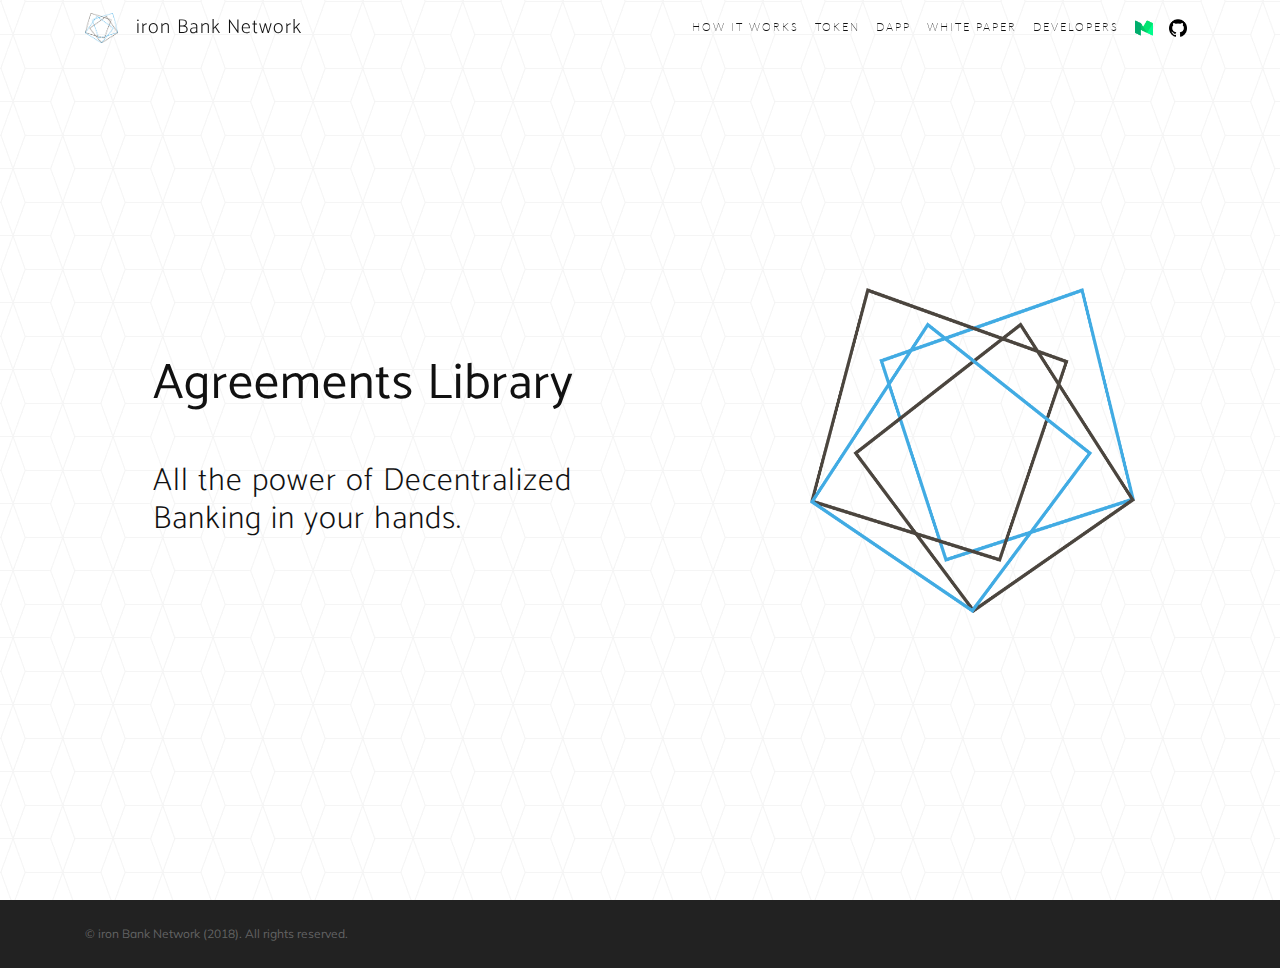
==== commit 0a532dbb: "png" ====
--- a/agreements.html
+++ b/agreements.html
@@ -56,10 +56,10 @@
               <a class="nav-link js-scroll-trigger" href="./index.html#developers">Developers</a>
             </li>
             <li class="nav-item">
-              <a class="nav-link js-scroll-trigger" href="https://medium.com/3-min-blockchain" target="_blank"><img src="./img/medium.PNG" alt="3-min-blockchain" align="middle" height="18"></a>
+              <a class="nav-link js-scroll-trigger" href="https://medium.com/3-min-blockchain" target="_blank"><img src="./img/medium.png" alt="3-min-blockchain" align="middle" height="18"></a>
             </li>
             <li class="nav-item">
-              <a class="nav-link js-scroll-trigger" href="https://github.com/ironBankNetwork" target="_blank"><img src="./img/github.PNG" alt="iron-github" align="middle" height="18"></a>
+              <a class="nav-link js-scroll-trigger" href="https://github.com/ironBankNetwork" target="_blank"><img src="./img/github.png" alt="iron-github" align="middle" height="18"></a>
             </li>
           </ul>
         </div>
@@ -109,4 +109,3 @@
   </body>
 
 </html>
-
